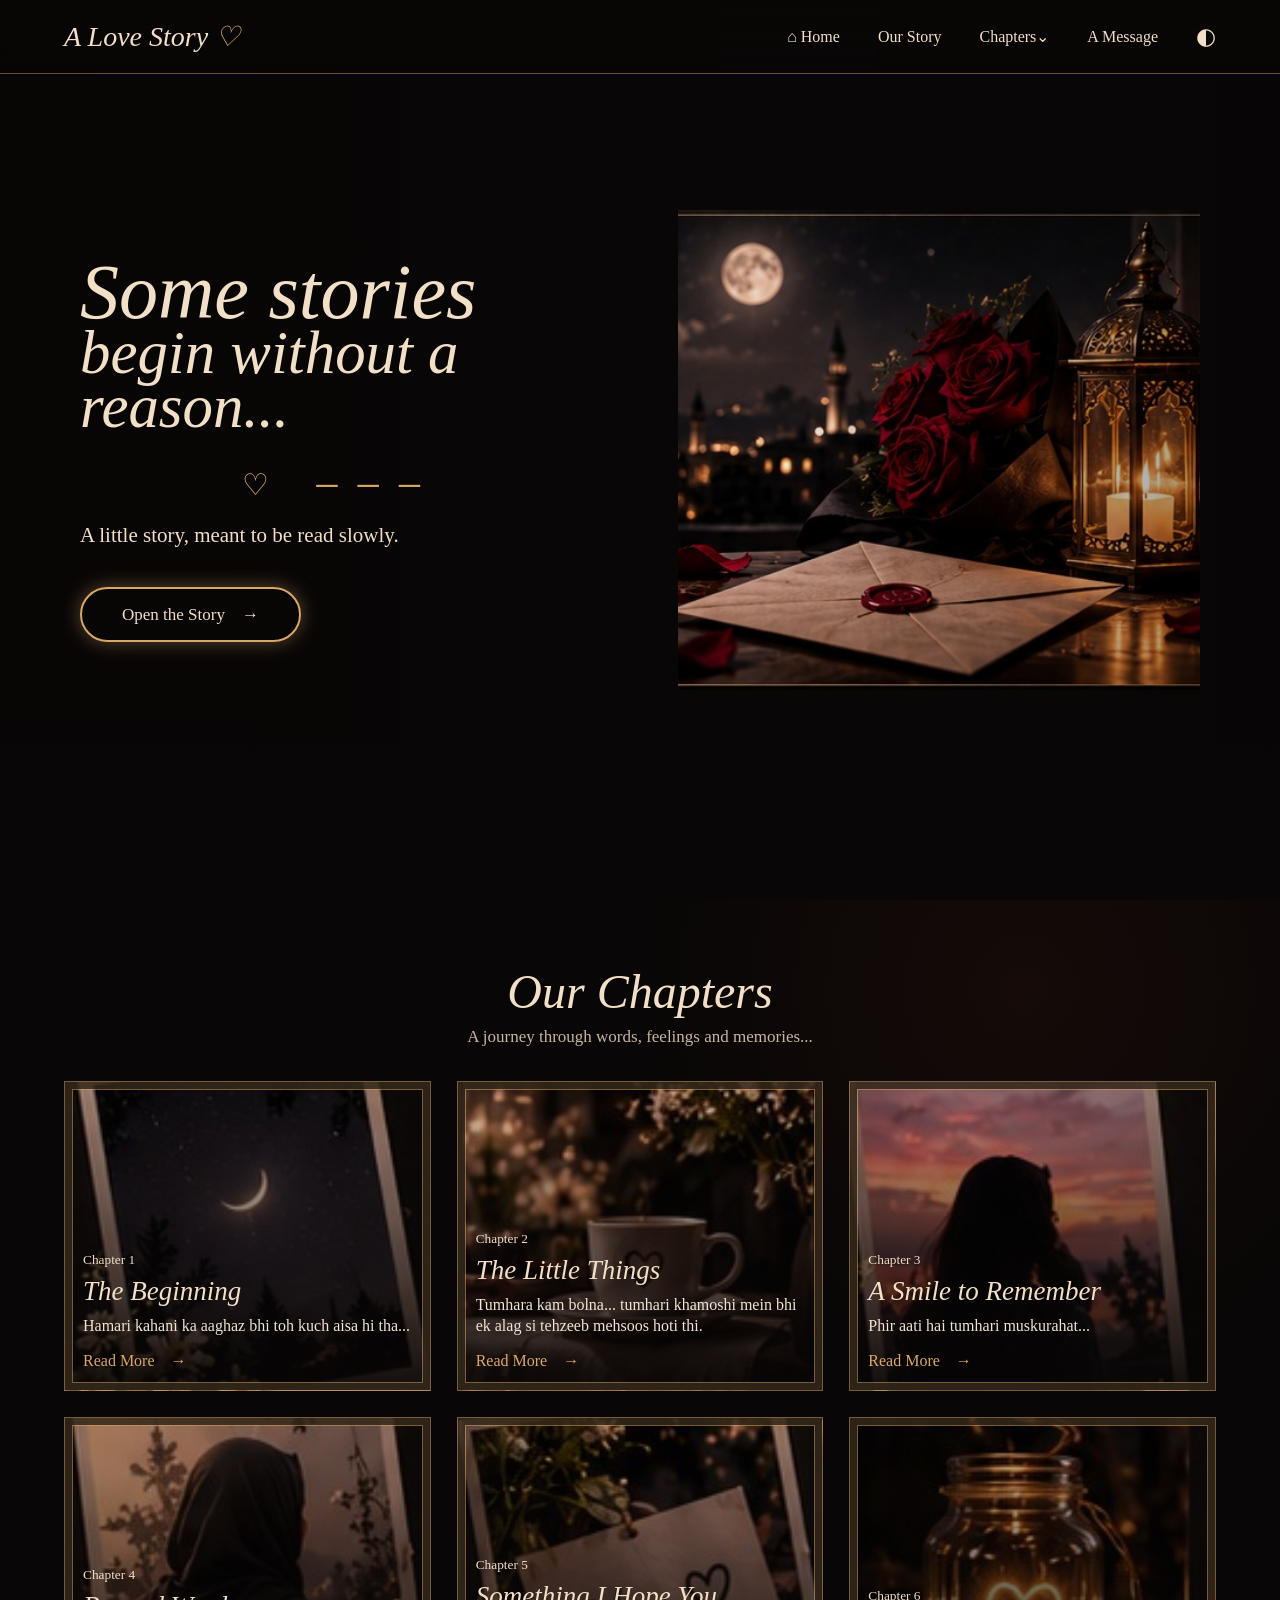
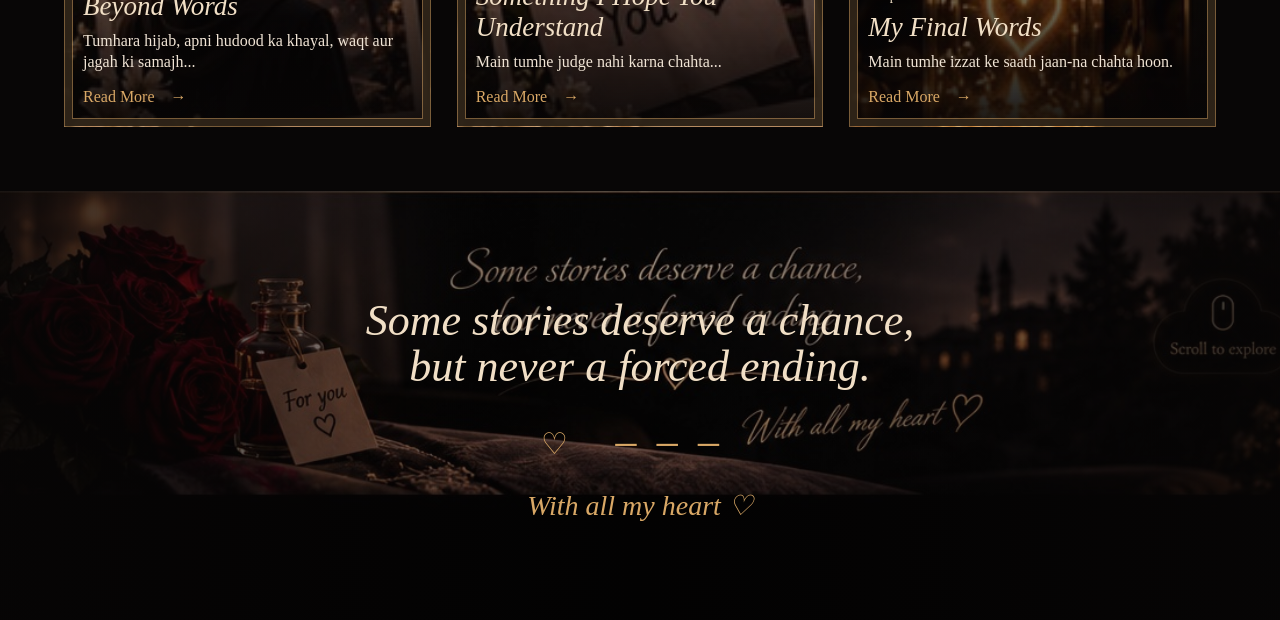
==== index.html @ 26f483ba "Publish love story website" ====
<!doctype html>
<html lang="en">
<head><meta charset="utf-8"><meta name="viewport" content="width=device-width,initial-scale=1"><title>A Love Story — meant to be read slowly</title><link rel="stylesheet" href="styles.css"><link rel="stylesheet" href="local-assets.css"></head>
<body>
<header class="nav"><a class="brand" href="index.html">A Love Story <span>♡</span></a><nav class="links"><a href="index.html">⌂ Home</a><a href="#chapters">Our Story</a><a href="#chapters">Chapters⌄</a><a href="#message">A Message</a><span class="moon">◐</span></nav></header>
<main>
  <section class="hero"><div class="hero-inner"><div><h1>Some stories<br><em>begin without a reason...</em></h1><div class="ornament">♡ ───</div><p>A little story, meant to be read slowly.</p><a class="btn" href="#chapters">Open the Story　→</a></div><div class="hero-photo" aria-label="Moonlit city with roses and warm lantern light"></div></div></section>
  <section class="section" id="chapters"><h2 class="section-title">Our Chapters</h2><p class="section-sub">A journey through words, feelings and memories...</p><div class="grid">
    <a class="card" style="--image:url('https://images.unsplash.com/photo-1519681393784-d120267933ba?auto=format&fit=crop&w=700&q=88')" href="chapter-1.html"><small>Chapter 1</small><h2>The Beginning</h2><p>Hamari kahani ka aaghaz bhi toh kuch aisa hi tha...</p><span class="read">Read More　→</span></a>
    <a class="card" style="--image:url('https://images.unsplash.com/photo-1515003197210-e0cd71810b5f?auto=format&fit=crop&w=700&q=88')" href="chapter-2.html"><small>Chapter 2</small><h2>The Little Things</h2><p>Tumhara kam bolna... tumhari khamoshi mein bhi ek alag si tehzeeb mehsoos hoti thi.</p><span class="read">Read More　→</span></a>
    <a class="card" style="--image:url('https://images.unsplash.com/photo-1500534623283-312aade485b7?auto=format&fit=crop&w=700&q=88')" href="chapter-3.html"><small>Chapter 3</small><h2>A Smile to Remember</h2><p>Phir aati hai tumhari muskurahat...</p><span class="read">Read More　→</span></a>
    <a class="card" style="--image:url('https://images.unsplash.com/photo-1516589178581-6cd7833ae3b2?auto=format&fit=crop&w=700&q=88')" href="chapter-4.html"><small>Chapter 4</small><h2>Beyond Words</h2><p>Tumhara hijab, apni hudood ka khayal, waqt aur jagah ki samajh...</p><span class="read">Read More　→</span></a>
    <a class="card" style="--image:url('https://images.unsplash.com/photo-1499209974431-9dddcece7f88?auto=format&fit=crop&w=700&q=88')" href="chapter-5.html"><small>Chapter 5</small><h2>Something I Hope You Understand</h2><p>Main tumhe judge nahi karna chahta...</p><span class="read">Read More　→</span></a>
    <a class="card" style="--image:url('https://images.unsplash.com/photo-1490750967868-88aa4486c946?auto=format&fit=crop&w=700&q=88')" href="chapter-6.html"><small>Chapter 6</small><h2>My Final Words</h2><p>Main tumhe izzat ke saath jaan-na chahta hoon.</p><span class="read">Read More　→</span></a>
  </div></section>
  <section class="ending" id="message"><div><h2>Some stories deserve a chance,<br>but never a forced ending.</h2><div class="ornament">♡ ───</div><p>With all my heart ♡</p></div></section>
</main>
</body>
</html>
---- styles.css ----
:root{--black:#080606;--paper:#f1dfc6;--gold:#d9a866;--muted:#c9b59d;--line:#d9a86688}*{box-sizing:border-box}html{scroll-behavior:smooth}body{margin:0;background:var(--black);color:var(--paper);font-family:Georgia,'Times New Roman',serif}a{color:inherit;text-decoration:none}.nav{position:fixed;z-index:20;top:0;left:0;right:0;display:flex;align-items:center;justify-content:space-between;padding:20px 5vw;border-bottom:1px solid #d9a86677;background:linear-gradient(#090606ee,transparent);backdrop-filter:blur(4px)}.brand{font:italic 28px 'Brush Script MT',cursive}.brand span{color:var(--gold)}.links{display:flex;gap:38px;align-items:center;font-size:16px}.links a:hover{color:var(--gold)}.moon{font-size:23px}.hero{min-height:100svh;display:grid;place-items:center;position:relative;overflow:hidden;background:linear-gradient(90deg,#080505cc,#08050530 62%,#08050588),url('https://images.unsplash.com/photo-1518709268805-4e9042af9f23?auto=format&fit=crop&w=2200&q=88') center/cover}.hero:after{content:'';position:absolute;inset:auto 0 0;height:35%;background:linear-gradient(transparent,var(--black))}.hero-inner{position:relative;z-index:1;width:min(1120px,88vw);display:grid;grid-template-columns:1fr 1fr;gap:6vw;align-items:center}.hero h1{font:italic 78px/.88 Georgia,serif;margin:0 0 34px;max-width:650px}.hero h1 em{display:block;font-size:.78em}.hero p{font-size:21px}.ornament{text-align:center;color:var(--gold);font-size:30px;letter-spacing:20px;margin:20px 0}.btn{display:inline-block;margin-top:18px;padding:14px 40px;border:2px solid var(--gold);border-radius:30px;color:var(--paper);box-shadow:0 0 20px #d9a86666;font-size:17px}.hero-photo{height:480px;background:center/cover}.section{padding:64px 5vw;background:radial-gradient(circle at 80% 10%,#3a190d44,transparent 30%),var(--black)}.section-title{text-align:center;font:italic 48px Georgia;margin:0}.section-sub{text-align:center;color:var(--muted);font-size:17px;margin:8px 0 34px}.grid{width:min(1160px,100%);margin:auto;display:grid;grid-template-columns:repeat(3,1fr);gap:26px}.card{min-height:310px;padding:18px;display:flex;flex-direction:column;justify-content:flex-end;border:1px solid var(--line);background:linear-gradient(180deg,#07050522,#070505ec),var(--image) center/cover;box-shadow:inset 0 0 0 7px #080606aa,inset 0 0 0 8px var(--line)}.card h2{font:italic 27px Georgia;margin:8px 0}.card p{font-size:16px;line-height:1.35;color:#f0e4d5;margin:0 0 14px}.read{color:var(--gold);font-size:16px}.ending{min-height:420px;display:grid;place-items:center;text-align:center;padding:70px 20px}.ending h2{font:italic 44px/1.05 Georgia;max-width:700px}.ending p{font-size:28px;font-style:italic;color:var(--gold)}.chapter-page{min-height:100vh;padding:125px 6vw 80px;position:relative;background:linear-gradient(90deg,#080606dd,#08060688),url('assets/hero-scene.jpg') center/cover fixed}.chapter-page:before{content:'♡';position:absolute;top:86px;left:50%;transform:translateX(-50%);color:var(--gold);font-size:26px}.chapter-inner{width:min(1120px,100%);margin:auto;padding:34px;display:grid;grid-template-columns:minmax(260px,.8fr) minmax(0,1.2fr);gap:42px;align-items:center;border:1px solid var(--line);background:#090606d9;box-shadow:inset 0 0 0 8px #08060666,inset 0 0 0 9px #d9a86633}.chapter-inner:before{content:'';display:block;min-height:540px;border:1px solid var(--line);background:linear-gradient(180deg,#0000,#0009),url('assets/hero-scene.jpg') center/cover;box-shadow:0 18px 40px #0008}.chapter-label{color:var(--gold);font-size:13px;letter-spacing:.2em;text-transform:uppercase}.chapter-page h1{font:italic 62px/.95 Georgia;margin:18px 0 35px;color:var(--paper)}.chapter-page p{font-size:21px;line-height:1.6;color:#eadbc7;margin:0 0 21px}.chapter-inner:after{content:'✦　────────　✦';grid-column:1/-1;text-align:center;color:var(--gold);font-size:18px;margin-top:4px}.back{display:inline-block;margin-top:12px;color:var(--gold);border-bottom:1px solid var(--gold);padding-bottom:6px}@media(max-width:760px){.nav{padding:16px 6vw}.brand{font-size:22px}.links{gap:14px;font-size:11px}.links a:nth-child(2){display:none}.hero-inner{display:block;padding-top:85px}.hero h1{font-size:53px}.hero p{font-size:17px}.hero-photo{height:260px;margin-top:18px}.section{padding:48px 6vw}.section-title{font-size:39px}.grid{grid-template-columns:1fr;gap:18px}.card{min-height:260px}.ending h2{font-size:34px}.chapter-page{padding:105px 5vw 55px;background-attachment:scroll}.chapter-inner{display:block;padding:20px}.chapter-inner:before{min-height:230px;margin-bottom:28px}.chapter-page h1{font-size:44px}.chapter-page p{font-size:19px;line-height:1.55}.chapter-inner:after{display:block;margin-top:32px}}
---- local-assets.css ----
.hero-photo{background-image:linear-gradient(90deg,#0000,#0005),url('assets/hero-scene.jpg')!important;background-position:center;background-size:cover}.card:nth-child(1){--image:url('assets/chapter-1.jpg') !important}.card:nth-child(2){--image:url('assets/chapter-2.jpg') !important}.card:nth-child(3){--image:url('assets/chapter-3.jpg') !important}.card:nth-child(4){--image:url('assets/chapter-4.jpg') !important}.card:nth-child(5){--image:url('assets/chapter-5.jpg') !important}.card:nth-child(6){--image:url('assets/chapter-6.jpg') !important}.ending{background-image:linear-gradient(90deg,#080606c9,#08060655,#080606c9),url('assets/ending-scene.jpg')!important;background-position:center;background-size:cover}
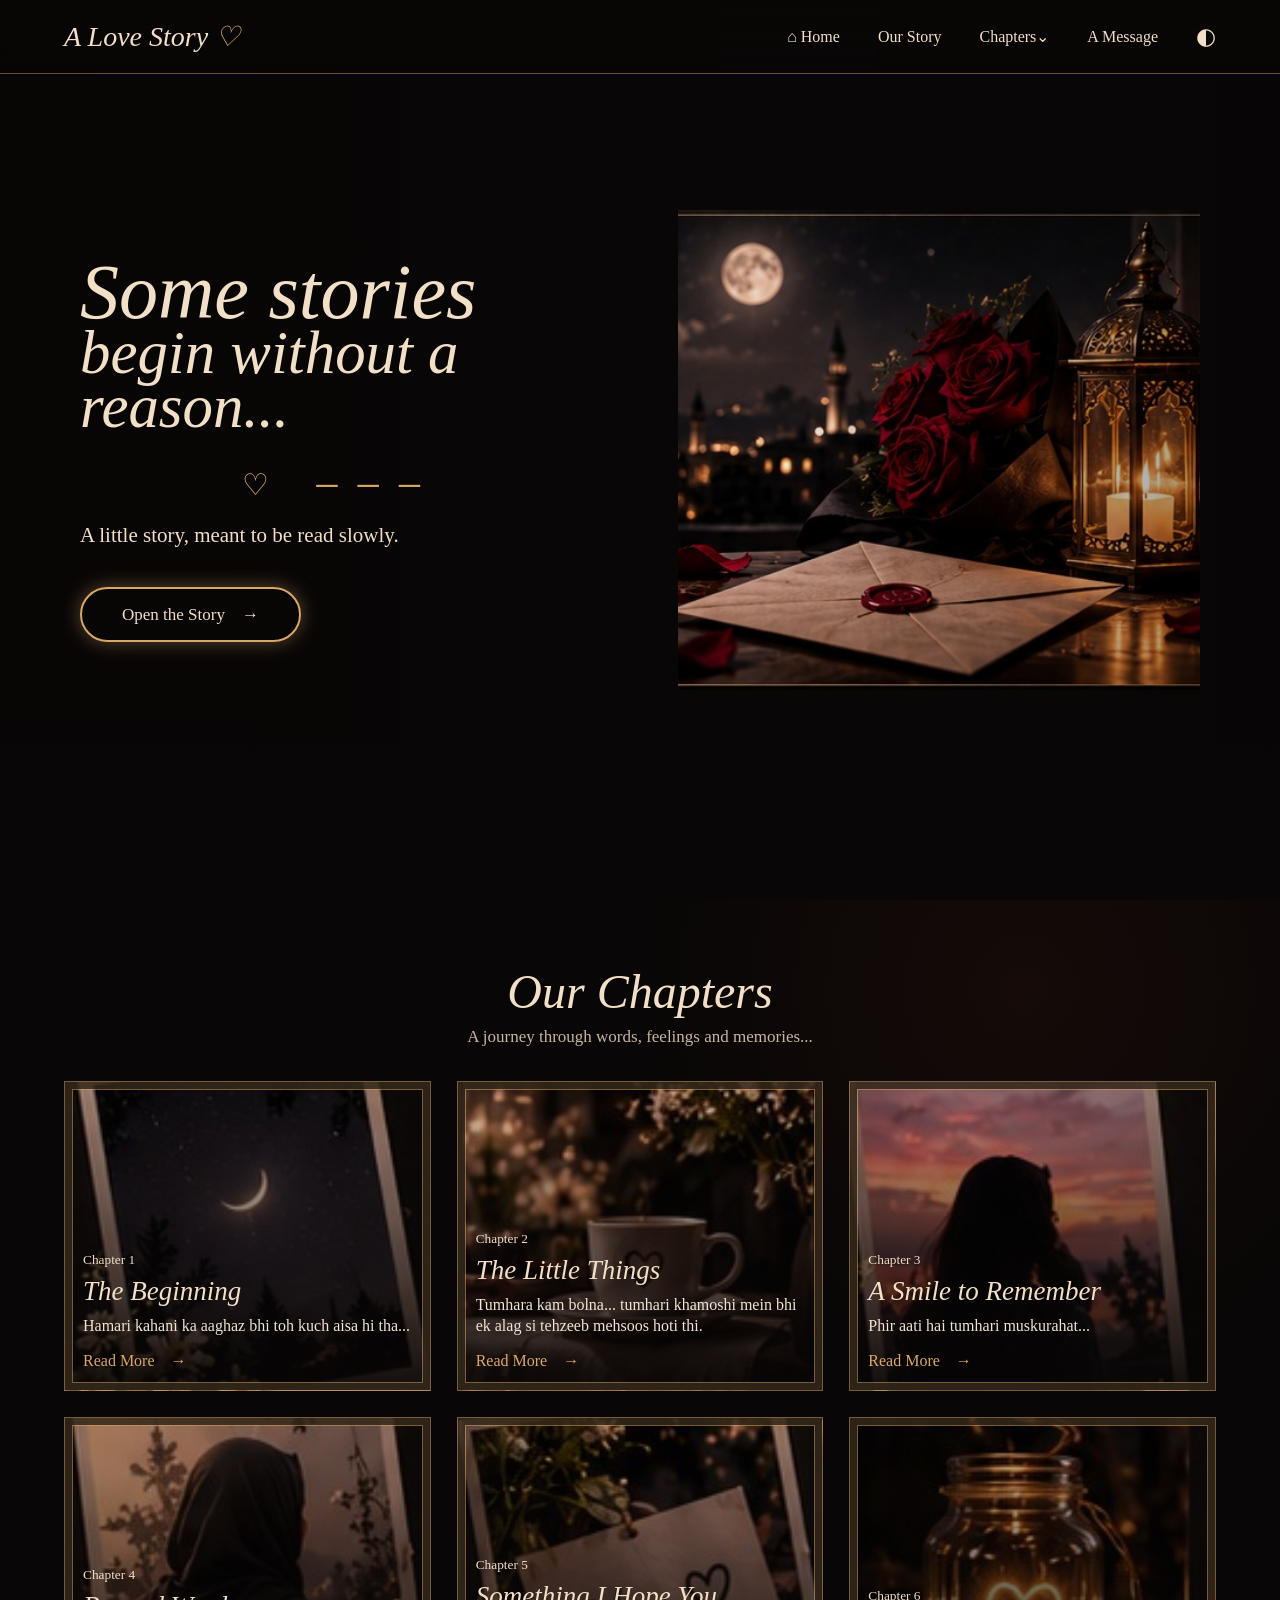
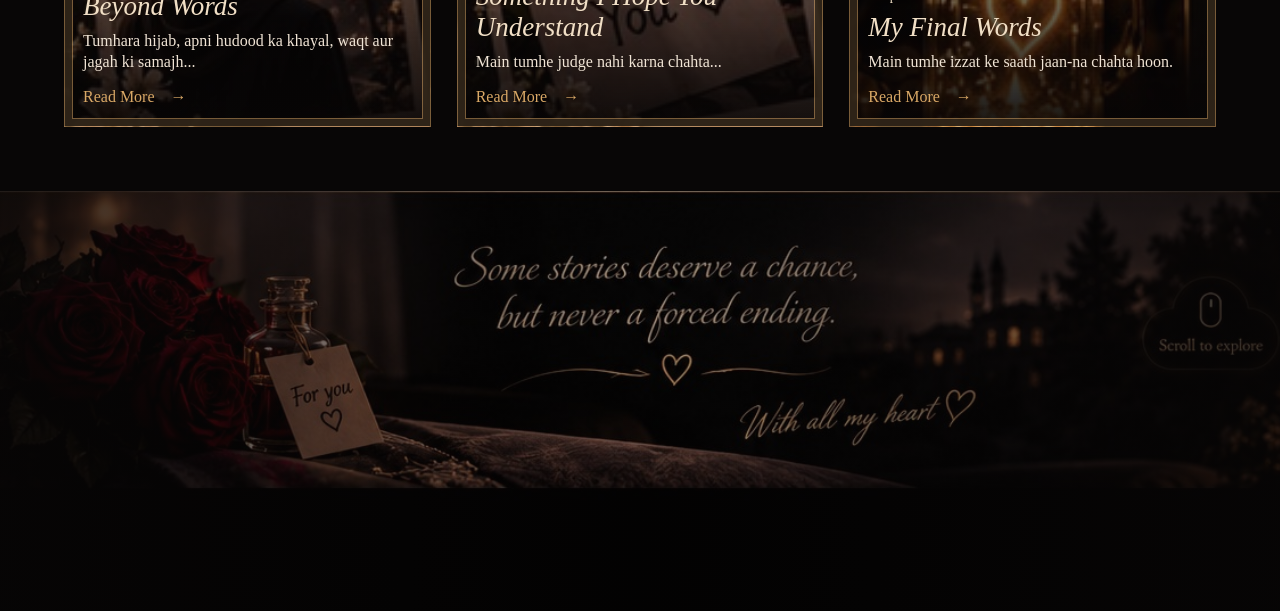
==== commit de18c984: "Refresh homepage asset stylesheet" ====
--- a/index.html
+++ b/index.html
@@ -1,6 +1,6 @@
 <!doctype html>
 <html lang="en">
-<head><meta charset="utf-8"><meta name="viewport" content="width=device-width,initial-scale=1"><title>A Love Story — meant to be read slowly</title><link rel="stylesheet" href="styles.css"><link rel="stylesheet" href="local-assets.css"></head>
+<head><meta charset="utf-8"><meta name="viewport" content="width=device-width,initial-scale=1"><title>A Love Story — meant to be read slowly</title><link rel="stylesheet" href="styles.css"><link rel="stylesheet" href="local-assets.css?v=2"></head>
 <body>
 <header class="nav"><a class="brand" href="index.html">A Love Story <span>♡</span></a><nav class="links"><a href="index.html">⌂ Home</a><a href="#chapters">Our Story</a><a href="#chapters">Chapters⌄</a><a href="#message">A Message</a><span class="moon">◐</span></nav></header>
 <main>
--- a/local-assets.css
+++ b/local-assets.css
@@ -1 +1 @@
-.hero-photo{background-image:linear-gradient(90deg,#0000,#0005),url('assets/hero-scene.jpg')!important;background-position:center;background-size:cover}.card:nth-child(1){--image:url('assets/chapter-1.jpg') !important}.card:nth-child(2){--image:url('assets/chapter-2.jpg') !important}.card:nth-child(3){--image:url('assets/chapter-3.jpg') !important}.card:nth-child(4){--image:url('assets/chapter-4.jpg') !important}.card:nth-child(5){--image:url('assets/chapter-5.jpg') !important}.card:nth-child(6){--image:url('assets/chapter-6.jpg') !important}.ending{background-image:linear-gradient(90deg,#080606c9,#08060655,#080606c9),url('assets/ending-scene.jpg')!important;background-position:center;background-size:cover}
+.hero-photo{background-image:linear-gradient(90deg,#0000,#0005),url('assets/hero-scene.jpg')!important;background-position:center;background-size:cover}.card:nth-child(1){--image:url('assets/chapter-1.jpg') !important}.card:nth-child(2){--image:url('assets/chapter-2.jpg') !important}.card:nth-child(3){--image:url('assets/chapter-3.jpg') !important}.card:nth-child(4){--image:url('assets/chapter-4.jpg') !important}.card:nth-child(5){--image:url('assets/chapter-5.jpg') !important}.card:nth-child(6){--image:url('assets/chapter-6.jpg') !important}.ending{background-image:linear-gradient(90deg,#080606c9,#08060655,#080606c9),url('assets/ending-scene.jpg')!important;background-position:center;background-size:cover}.ending>div{display:none}
